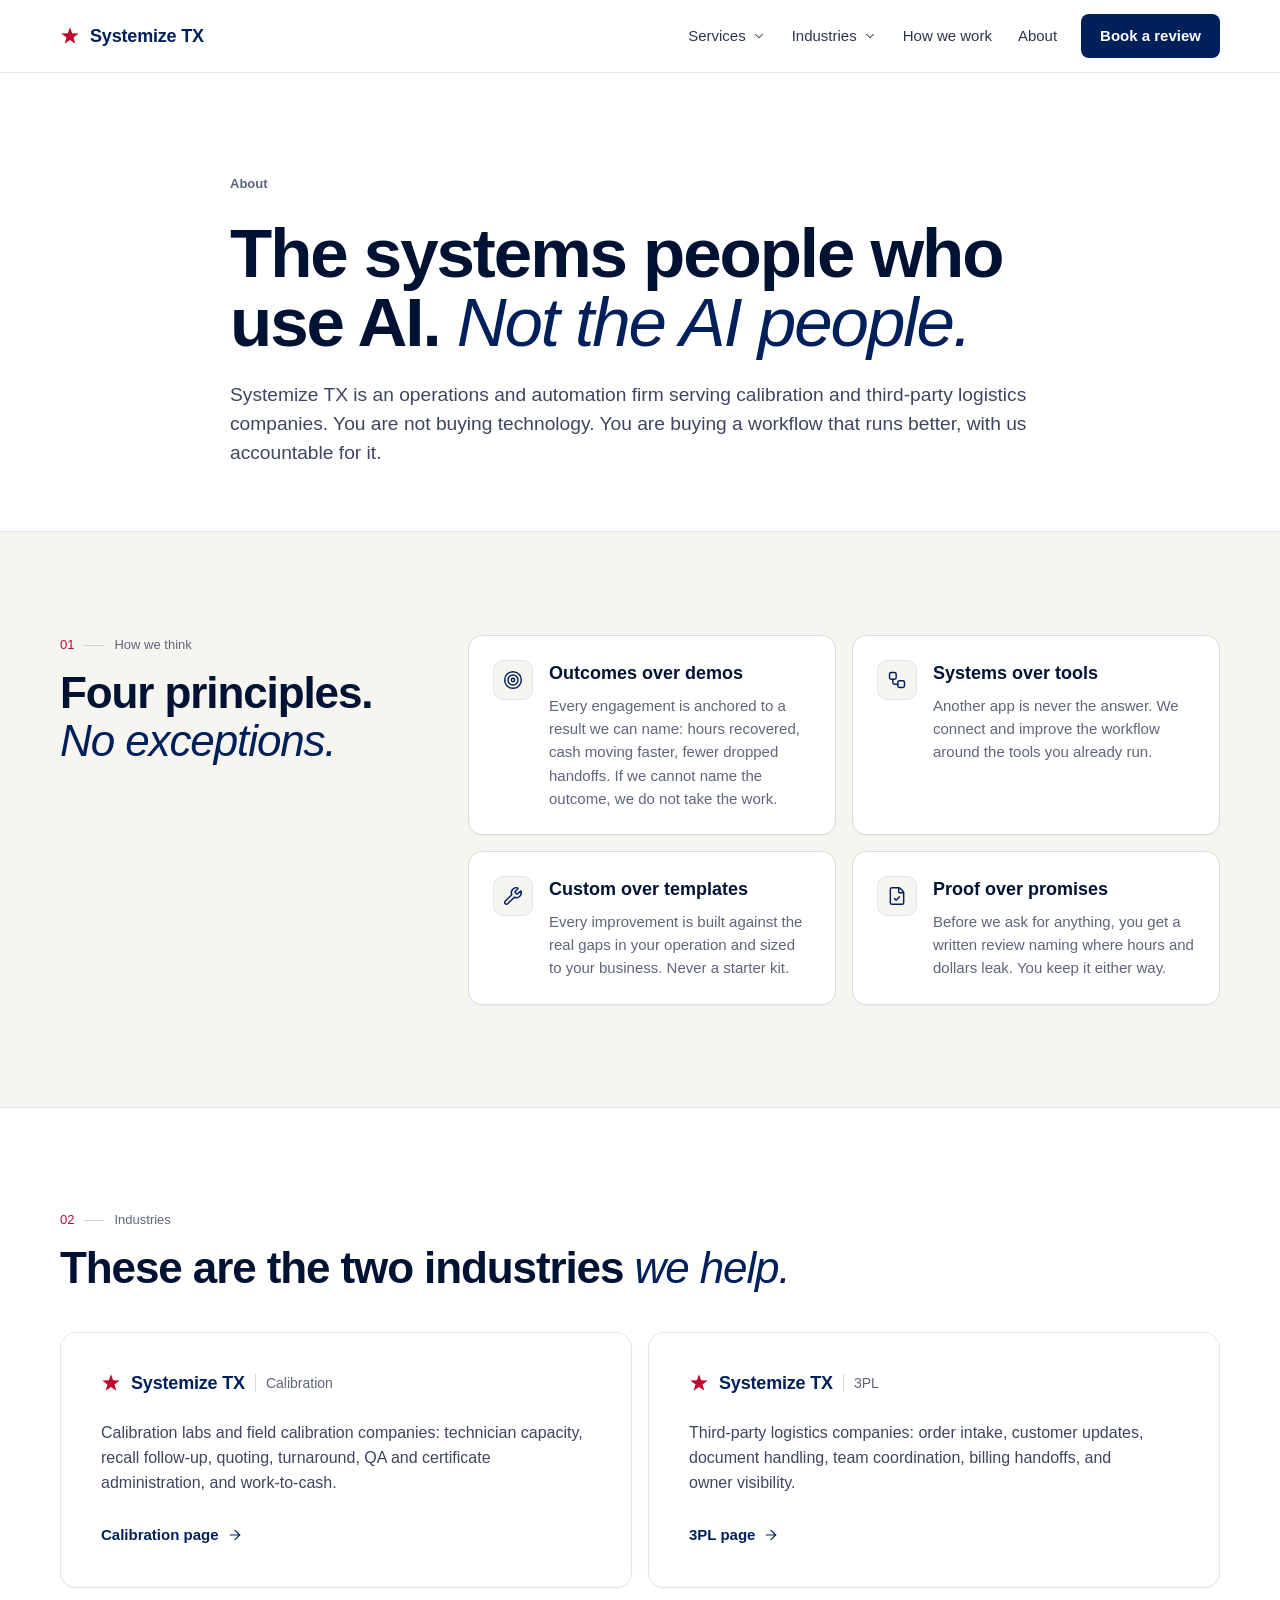
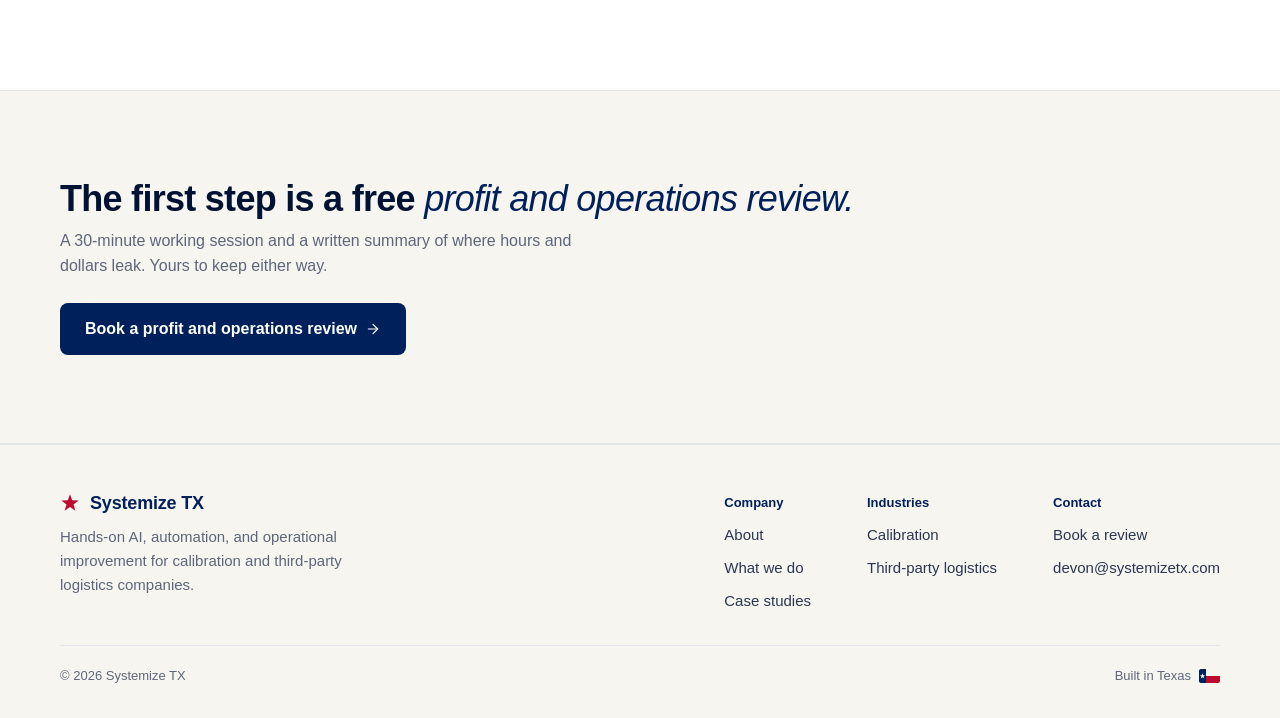
==== about/index.html @ a89d2765 "Rebuild the rebrand against the design handoff specification The first pass was built from the writt" ====
<!DOCTYPE html>
<html lang="en">
<head>
<meta charset="utf-8" />
<meta name="viewport" content="width=device-width, initial-scale=1" />
<title>About | Systemize TX</title>
<meta name="description" content="Systemize TX is an operations and automation firm serving calibration and third-party logistics companies." />
<link rel="canonical" href="https://systemizetx.com/about" />
<meta name="theme-color" content="#00205B" />
<meta property="og:type" content="website" />
<meta property="og:site_name" content="Systemize TX" />
<meta property="og:title" content="About | Systemize TX" />
<meta property="og:description" content="Systemize TX is an operations and automation firm serving calibration and third-party logistics companies." />
<meta property="og:url" content="https://systemizetx.com/about" />
<meta name="twitter:card" content="summary" />
<link rel="icon" type="image/svg+xml" href="data:image/svg+xml,%3Csvg xmlns='http://www.w3.org/2000/svg' viewBox='0 0 100 100'%3E%3Crect width='100' height='100' fill='%2300205B'/%3E%3Cpath d='M50 18l7.8 21.8 23.2.6-18.4 14.2 6.6 22.2L50 63.6 30.8 76.8l6.6-22.2L19 40.4l23.2-.6z' fill='%23BF0A30'/%3E%3C/svg%3E" />
<link rel="apple-touch-icon" href="data:image/svg+xml,%3Csvg xmlns='http://www.w3.org/2000/svg' viewBox='0 0 100 100'%3E%3Crect width='100' height='100' fill='%2300205B'/%3E%3Cpath d='M50 18l7.8 21.8 23.2.6-18.4 14.2 6.6 22.2L50 63.6 30.8 76.8l6.6-22.2L19 40.4l23.2-.6z' fill='%23BF0A30'/%3E%3C/svg%3E" />
<link rel="stylesheet" href="../css/style.css" />
<script>document.documentElement.className += " js";</script>
</head>
<body>
<a class="stx-skip" href="#main">Skip to content</a>
<svg class="stx-sprite" aria-hidden="true" focusable="false" xmlns="http://www.w3.org/2000/svg"><defs><symbol id="i-users" viewBox="0 0 24 24"><path d="M16 21v-2a4 4 0 0 0-4-4H6a4 4 0 0 0-4 4v2" /><path d="M16 3.128a4 4 0 0 1 0 7.744" /><path d="M22 21v-2a4 4 0 0 0-3-3.87" /><circle cx="9" cy="7" r="4" /></symbol><symbol id="i-mail-check" viewBox="0 0 24 24"><path d="M22 13V6a2 2 0 0 0-2-2H4a2 2 0 0 0-2 2v12c0 1.1.9 2 2 2h8" /><path d="m22 7-8.97 5.7a1.94 1.94 0 0 1-2.06 0L2 7" /><path d="m16 19 2 2 4-4" /></symbol><symbol id="i-workflow" viewBox="0 0 24 24"><rect width="8" height="8" x="3" y="3" rx="2" /><path d="M7 11v4a2 2 0 0 0 2 2h4" /><rect width="8" height="8" x="13" y="13" rx="2" /></symbol><symbol id="i-gauge" viewBox="0 0 24 24"><path d="m12 14 4-4" /><path d="M3.34 19a10 10 0 1 1 17.32 0" /></symbol><symbol id="i-wallet" viewBox="0 0 24 24"><path d="M19 7V4a1 1 0 0 0-1-1H5a2 2 0 0 0 0 4h15a1 1 0 0 1 1 1v4h-3a2 2 0 0 0 0 4h3a1 1 0 0 0 1-1v-2a1 1 0 0 0-1-1" /><path d="M3 5v14a2 2 0 0 0 2 2h15a1 1 0 0 0 1-1v-4" /></symbol><symbol id="i-receipt" viewBox="0 0 24 24"><path d="M12 17V7" /><path d="M16 8h-6a2 2 0 0 0 0 4h4a2 2 0 0 1 0 4H8" /><path d="M4 3a1 1 0 0 1 1-1 1.3 1.3 0 0 1 .7.2l.933.6a1.3 1.3 0 0 0 1.4 0l.934-.6a1.3 1.3 0 0 1 1.4 0l.933.6a1.3 1.3 0 0 0 1.4 0l.933-.6a1.3 1.3 0 0 1 1.4 0l.934.6a1.3 1.3 0 0 0 1.4 0l.933-.6A1.3 1.3 0 0 1 19 2a1 1 0 0 1 1 1v18a1 1 0 0 1-1 1 1.3 1.3 0 0 1-.7-.2l-.933-.6a1.3 1.3 0 0 0-1.4 0l-.934.6a1.3 1.3 0 0 1-1.4 0l-.933-.6a1.3 1.3 0 0 0-1.4 0l-.933.6a1.3 1.3 0 0 1-1.4 0l-.934-.6a1.3 1.3 0 0 0-1.4 0l-.933.6a1.3 1.3 0 0 1-.7.2 1 1 0 0 1-1-1z" /></symbol><symbol id="i-timer" viewBox="0 0 24 24"><line x1="10" x2="14" y1="2" y2="2" /><line x1="12" x2="15" y1="14" y2="11" /><circle cx="12" cy="14" r="8" /></symbol><symbol id="i-file-check" viewBox="0 0 24 24"><path d="M6 22a2 2 0 0 1-2-2V4a2 2 0 0 1 2-2h8a2.4 2.4 0 0 1 1.704.706l3.588 3.588A2.4 2.4 0 0 1 20 8v12a2 2 0 0 1-2 2z" /><path d="M14 2v5a1 1 0 0 0 1 1h5" /><path d="m9 15 2 2 4-4" /></symbol><symbol id="i-file-text" viewBox="0 0 24 24"><path d="M6 22a2 2 0 0 1-2-2V4a2 2 0 0 1 2-2h8a2.4 2.4 0 0 1 1.704.706l3.588 3.588A2.4 2.4 0 0 1 20 8v12a2 2 0 0 1-2 2z" /><path d="M14 2v5a1 1 0 0 0 1 1h5" /><path d="M10 9H8" /><path d="M16 13H8" /><path d="M16 17H8" /></symbol><symbol id="i-bell-ring" viewBox="0 0 24 24"><path d="M10.268 21a2 2 0 0 0 3.464 0" /><path d="M22 8c0-2.3-.8-4.3-2-6" /><path d="M3.262 15.326A1 1 0 0 0 4 17h16a1 1 0 0 0 .74-1.673C19.41 13.956 18 12.499 18 8A6 6 0 0 0 6 8c0 4.499-1.411 5.956-2.738 7.326" /><path d="M4 2C2.8 3.7 2 5.7 2 8" /></symbol><symbol id="i-badge-check" viewBox="0 0 24 24"><path d="M3.85 8.62a4 4 0 0 1 4.78-4.77 4 4 0 0 1 6.74 0 4 4 0 0 1 4.78 4.78 4 4 0 0 1 0 6.74 4 4 0 0 1-4.77 4.78 4 4 0 0 1-6.75 0 4 4 0 0 1-4.78-4.77 4 4 0 0 1 0-6.76Z" /><path d="m16 9-5.5 5.5L8 12" /></symbol><symbol id="i-user-check" viewBox="0 0 24 24"><path d="m16 11 2 2 4-4" /><path d="M16 21v-2a4 4 0 0 0-4-4H6a4 4 0 0 0-4 4v2" /><circle cx="9" cy="7" r="4" /></symbol><symbol id="i-ruler" viewBox="0 0 24 24"><path d="M21.3 15.3a2.4 2.4 0 0 1 0 3.4l-2.6 2.6a2.4 2.4 0 0 1-3.4 0L2.7 8.7a2.41 2.41 0 0 1 0-3.4l2.6-2.6a2.41 2.41 0 0 1 3.4 0Z" /><path d="m14.5 12.5 2-2" /><path d="m11.5 9.5 2-2" /><path d="m8.5 6.5 2-2" /><path d="m17.5 15.5 2-2" /></symbol><symbol id="i-plug" viewBox="0 0 24 24"><path d="M12 22v-5" /><path d="M15 8V2" /><path d="M17 8a1 1 0 0 1 1 1v4a4 4 0 0 1-4 4h-4a4 4 0 0 1-4-4V9a1 1 0 0 1 1-1z" /><path d="M9 8V2" /></symbol><symbol id="i-inbox" viewBox="0 0 24 24"><polyline points="22 12 16 12 14 15 10 15 8 12 2 12" /><path d="M5.45 5.11 2 12v6a2 2 0 0 0 2 2h16a2 2 0 0 0 2-2v-6l-3.45-6.89A2 2 0 0 0 16.76 4H7.24a2 2 0 0 0-1.79 1.11z" /></symbol><symbol id="i-messages-square" viewBox="0 0 24 24"><path d="M16 10a2 2 0 0 1-2 2H6.828a2 2 0 0 0-1.414.586l-2.202 2.202A.71.71 0 0 1 2 14.286V4a2 2 0 0 1 2-2h10a2 2 0 0 1 2 2z" /><path d="M20 9a2 2 0 0 1 2 2v10.286a.71.71 0 0 1-1.212.502l-2.202-2.202A2 2 0 0 0 17.172 19H10a2 2 0 0 1-2-2v-1" /></symbol><symbol id="i-truck" viewBox="0 0 24 24"><path d="M14 18V6a2 2 0 0 0-2-2H4a2 2 0 0 0-2 2v11a1 1 0 0 0 1 1h2" /><path d="M15 18H9" /><path d="M19 18h2a1 1 0 0 0 1-1v-3.65a1 1 0 0 0-.22-.624l-3.48-4.35A1 1 0 0 0 17.52 8H14" /><circle cx="17" cy="18" r="2" /><circle cx="7" cy="18" r="2" /></symbol><symbol id="i-trending-up" viewBox="0 0 24 24"><path d="M16 7h6v6" /><path d="m22 7-8.5 8.5-5-5L2 17" /></symbol><symbol id="i-unplug" viewBox="0 0 24 24"><path d="m19 5 3-3" /><path d="m2 22 3-3" /><path d="M6.3 20.3a2.4 2.4 0 0 0 3.4 0L12 18l-6-6-2.3 2.3a2.4 2.4 0 0 0 0 3.4Z" /><path d="M7.5 13.5 10 11" /><path d="M10.5 16.5 13 14" /><path d="m12 6 6 6 2.3-2.3a2.4 2.4 0 0 0 0-3.4l-2.6-2.6a2.4 2.4 0 0 0-3.4 0Z" /></symbol><symbol id="i-brain" viewBox="0 0 24 24"><path d="M12 18V5" /><path d="M15 13a4.17 4.17 0 0 1-3-4 4.17 4.17 0 0 1-3 4" /><path d="M17.598 6.5A3 3 0 1 0 12 5a3 3 0 1 0-5.598 1.5" /><path d="M17.997 5.125a4 4 0 0 1 2.526 5.77" /><path d="M18 18a4 4 0 0 0 2-7.464" /><path d="M19.967 17.483A4 4 0 1 1 12 18a4 4 0 1 1-7.967-.517" /><path d="M6 18a4 4 0 0 1-2-7.464" /><path d="M6.003 5.125a4 4 0 0 0-2.526 5.77" /></symbol><symbol id="i-hourglass" viewBox="0 0 24 24"><path d="M5 22h14" /><path d="M5 2h14" /><path d="M17 22v-4.172a2 2 0 0 0-.586-1.414L12 12l-4.414 4.414A2 2 0 0 0 7 17.828V22" /><path d="M7 2v4.172a2 2 0 0 0 .586 1.414L12 12l4.414-4.414A2 2 0 0 0 17 6.172V2" /></symbol><symbol id="i-target" viewBox="0 0 24 24"><circle cx="12" cy="12" r="10" /><circle cx="12" cy="12" r="6" /><circle cx="12" cy="12" r="2" /></symbol><symbol id="i-wrench" viewBox="0 0 24 24"><path d="M14.7 6.3a1 1 0 0 0 0 1.4l1.6 1.6a1 1 0 0 0 1.4 0l3.106-3.105c.32-.322.863-.22.983.218a6 6 0 0 1-8.259 7.057l-7.91 7.91a1 1 0 0 1-2.999-3l7.91-7.91a6 6 0 0 1 7.057-8.259c.438.12.54.662.219.984z" /></symbol><symbol id="i-arrow-right" viewBox="0 0 24 24"><path d="M5 12h14" /><path d="m12 5 7 7-7 7" /></symbol><symbol id="i-check" viewBox="0 0 24 24"><path d="M20 6 9 17l-5-5" /></symbol><symbol id="i-chevron-down" viewBox="0 0 24 24"><path d="m6 9 6 6 6-6" /></symbol><symbol id="i-x" viewBox="0 0 24 24"><path d="M18 6 6 18" /><path d="m6 6 12 12" /></symbol><symbol id="i-git-commit-horizontal" viewBox="0 0 24 24"><circle cx="12" cy="12" r="3" /><line x1="3" x2="9" y1="12" y2="12" /><line x1="15" x2="21" y1="12" y2="12" /></symbol><symbol id="i-map-pin" viewBox="0 0 24 24"><path d="M20 10c0 4.993-5.539 10.193-7.399 11.799a1 1 0 0 1-1.202 0C9.539 20.193 4 14.993 4 10a8 8 0 0 1 16 0" /><circle cx="12" cy="10" r="3" /></symbol></defs></svg>
<div class="stx-header-spacer" aria-hidden="true"></div>
<header class="stx-header" id="stxHeader">
  <div class="stx-progress" aria-hidden="true"><div class="stx-progress__fill" id="stxProgress"></div></div>
  <div class="stx-bar">
    <a class="stx-logo" href="../" aria-label="Systemize TX, home"><svg class="stx-logo__star" viewBox="0 0 100 100" aria-hidden="true"><path d="M50 6l10.9 30.6 32.5.8-25.8 19.9 9.3 31.1L50 69.9 23.1 88.4l9.3-31.1L6.6 37.4l32.5-.8z" fill="currentColor"/></svg><span class="stx-logo__word">Systemize TX</span></a>
    <nav class="stx-nav-d" aria-label="Primary">
        <div class="stx-drop">
          <button type="button" class="stx-nav-d__trigger stx-drop__trigger" aria-haspopup="true" aria-expanded="false" aria-controls="stx-drop-services">Services <svg class="stx-i stx-i--14" viewBox="0 0 24 24" aria-hidden="true"><use href="#i-chevron-down"></use></svg></button>
          <div class="stx-drop__panel" id="stx-drop-services">
            <div class="stx-drop__card">
              <a href="../#services"><strong>What we improve</strong><span>Capacity, follow-up, coordination, work-to-cash</span></a>
              <a href="../#how"><strong>How we work</strong><span>One workflow first, then expand</span></a>
              <a href="../services/"><strong>What we do</strong><span>The engagement, phase by phase</span></a>
              <a href="../case-studies/"><strong>Case studies</strong><span>Challenge, build, outcome</span></a>
            </div>
          </div>
        </div>
        <div class="stx-drop">
          <button type="button" class="stx-nav-d__trigger stx-drop__trigger" aria-haspopup="true" aria-expanded="false" aria-controls="stx-drop-industries">Industries <svg class="stx-i stx-i--14" viewBox="0 0 24 24" aria-hidden="true"><use href="#i-chevron-down"></use></svg></button>
          <div class="stx-drop__panel" id="stx-drop-industries">
            <div class="stx-drop__card">
              <a href="../industries/calibration/"><strong>Calibration</strong><span>Labs and field calibration companies</span></a>
              <a href="../industries/3pl/"><strong>Third-party logistics</strong><span>3PL operations of any model</span></a>
            </div>
          </div>
        </div>
      <a href="../#how">How we work</a>
      <a href="../#about">About</a>
      <a class="stx-btn stx-btn--primary stx-btn--sm" href="../#book" data-book="general">Book a review</a>
    </nav>
    <button type="button" class="stx-burger" id="stxBurger" aria-label="Open menu" aria-expanded="false" aria-controls="stx-mobile-menu">
      <span></span><span></span><span></span>
    </button>
  </div>
  <nav class="stx-nav-m" id="stx-mobile-menu" aria-label="Primary, mobile">
    <div class="stx-nav-m__inner">
      <span class="stx-nav-m__group">Services</span>
      <a href="../#services">What we improve</a>
      <a href="../#how">How we work</a>
      <a href="../services/">What we do</a>
      <a href="../case-studies/">Case studies</a>
      <span class="stx-nav-m__group">Industries</span>
      <a href="../industries/calibration/">Calibration</a>
      <a href="../industries/3pl/">Third-party logistics</a>
      <span class="stx-nav-m__group">More</span>
      <a href="../#how">How we work</a>
      <a href="../#about">About</a>
      <a class="stx-btn stx-btn--primary stx-btn--block" href="../#book" data-book="general">Book a review</a>
    </div>
  </nav>
</header>
<main id="main">

<section class="stx-pagehero" aria-labelledby="hero-title">
  <div class="stx-wrap stx-pagehero__inner">
    <span class="stx-pagehero__label" data-reveal>About</span>
    <h1 id="hero-title" data-reveal style="--d:0.08s;">The systems people who use AI. <em>Not the AI people.</em></h1>
    <p class="stx-lede" data-reveal style="--d:0.16s;">Systemize TX is an operations and automation firm serving calibration and third-party logistics companies. You are not buying technology. You are buying a workflow that runs better, with us accountable for it.</p>
  </div>
</section>

<section class="stx-sec stx-sec--paper" aria-labelledby="principles-title">
  <div class="stx-wrap stx-split">
    <div class="stx-split__head" data-reveal>
      <span class="stx-eyebrow"><span class="stx-eyebrow__no">01</span><span class="stx-eyebrow__rule" aria-hidden="true"></span>How we think</span>
      <h2 class="stx-h2" id="principles-title">Four principles. <em>No exceptions.</em></h2>
    </div>
    <div class="stx-split__body stx-dl" style="grid-template-columns:repeat(auto-fit,minmax(min(100%,300px),1fr))">
      
      <div data-reveal style="--d:0.00s;">
        <span class="stx-tile"><svg class="stx-i" viewBox="0 0 24 24" aria-hidden="true"><use href="#i-target"></use></svg></span>
        <div>
          <h3 style="font-size:18px;font-weight:600;margin-bottom:6px">Outcomes over demos</h3>
          <p style="font-size:15px;line-height:1.55;color:var(--ink-muted)">Every engagement is anchored to a result we can name: hours recovered, cash moving faster, fewer dropped handoffs. If we cannot name the outcome, we do not take the work.</p>
        </div>
      </div>
      <div data-reveal style="--d:0.11s;">
        <span class="stx-tile"><svg class="stx-i" viewBox="0 0 24 24" aria-hidden="true"><use href="#i-workflow"></use></svg></span>
        <div>
          <h3 style="font-size:18px;font-weight:600;margin-bottom:6px">Systems over tools</h3>
          <p style="font-size:15px;line-height:1.55;color:var(--ink-muted)">Another app is never the answer. We connect and improve the workflow around the tools you already run.</p>
        </div>
      </div>
      <div data-reveal style="--d:0.22s;">
        <span class="stx-tile"><svg class="stx-i" viewBox="0 0 24 24" aria-hidden="true"><use href="#i-wrench"></use></svg></span>
        <div>
          <h3 style="font-size:18px;font-weight:600;margin-bottom:6px">Custom over templates</h3>
          <p style="font-size:15px;line-height:1.55;color:var(--ink-muted)">Every improvement is built against the real gaps in your operation and sized to your business. Never a starter kit.</p>
        </div>
      </div>
      <div data-reveal style="--d:0.33s;">
        <span class="stx-tile"><svg class="stx-i" viewBox="0 0 24 24" aria-hidden="true"><use href="#i-file-check"></use></svg></span>
        <div>
          <h3 style="font-size:18px;font-weight:600;margin-bottom:6px">Proof over promises</h3>
          <p style="font-size:15px;line-height:1.55;color:var(--ink-muted)">Before we ask for anything, you get a written review naming where hours and dollars leak. You keep it either way.</p>
        </div>
      </div>
    </div>
  </div>
</section>

<section class="stx-sec" aria-labelledby="industries-title">
  <div class="stx-wrap">
    <div class="stx-headrow" data-reveal>
      <div class="stx-headrow__main">
        <span class="stx-eyebrow"><span class="stx-eyebrow__no">02</span><span class="stx-eyebrow__rule" aria-hidden="true"></span>Industries</span>
        <h2 class="stx-h2" id="industries-title">These are the two industries <em>we help.</em></h2>
      </div>
    </div>
    <div class="stx-inds">
      
      <a class="stx-ind" href="../industries/calibration/" data-reveal style="--d:0.00s;">
        <span class="stx-logo"><svg class="stx-logo__star" viewBox="0 0 100 100" aria-hidden="true"><path d="M50 6l10.9 30.6 32.5.8-25.8 19.9 9.3 31.1L50 69.9 23.1 88.4l9.3-31.1L6.6 37.4l32.5-.8z" fill="currentColor"/></svg><span class="stx-logo__word">Systemize TX</span><span class="stx-logo__rule" aria-hidden="true"></span><span class="stx-logo__label">Calibration</span></span>
        <p>Calibration labs and field calibration companies: technician capacity, recall follow-up, quoting, turnaround, QA and certificate administration, and work-to-cash.</p>
        <span class="stx-arrowlink">Calibration page <svg class="stx-i stx-i--16" viewBox="0 0 24 24" aria-hidden="true"><use href="#i-arrow-right"></use></svg></span>
      </a>
      <a class="stx-ind" href="../industries/3pl/" data-reveal style="--d:0.12s;">
        <span class="stx-logo"><svg class="stx-logo__star" viewBox="0 0 100 100" aria-hidden="true"><path d="M50 6l10.9 30.6 32.5.8-25.8 19.9 9.3 31.1L50 69.9 23.1 88.4l9.3-31.1L6.6 37.4l32.5-.8z" fill="currentColor"/></svg><span class="stx-logo__word">Systemize TX</span><span class="stx-logo__rule" aria-hidden="true"></span><span class="stx-logo__label">3PL</span></span>
        <p>Third-party logistics companies: order intake, customer updates, document handling, team coordination, billing handoffs, and owner visibility.</p>
        <span class="stx-arrowlink">3PL page <svg class="stx-i stx-i--16" viewBox="0 0 24 24" aria-hidden="true"><use href="#i-arrow-right"></use></svg></span>
      </a>
    </div>
  </div>
</section>


<section class="stx-sec stx-sec--cta stx-sec--paper" aria-labelledby="cta-title">
  <div class="stx-wrap stx-ctaband" data-reveal>
    <div>
      <h2 class="stx-h2" id="cta-title" style="font-size:var(--fs-cta-h2)">The first step is a free <em>profit and operations review.</em></h2>
      <p>A 30-minute working session and a written summary of where hours and dollars leak. Yours to keep either way.</p>
    </div>
    <a class="stx-btn stx-btn--primary" href="../#book" data-book="general">Book a profit and operations review <svg class="stx-i stx-i--16" viewBox="0 0 24 24" aria-hidden="true"><use href="#i-arrow-right"></use></svg></a>
  </div>
</section>
</main>

<footer class="stx-footer">
  <div class="stx-footer__inner">
    <div class="stx-footer__top">
      <div class="stx-footer__brand">
        <a class="stx-logo" href="../" aria-label="Systemize TX, home"><svg class="stx-logo__star" viewBox="0 0 100 100" aria-hidden="true"><path d="M50 6l10.9 30.6 32.5.8-25.8 19.9 9.3 31.1L50 69.9 23.1 88.4l9.3-31.1L6.6 37.4l32.5-.8z" fill="currentColor"/></svg><span class="stx-logo__word">Systemize TX</span></a>
        <p>Hands-on AI, automation, and operational improvement for calibration and third-party logistics companies.</p>
      </div>
      <div class="stx-footer__navs">
        <nav aria-label="Company">
          <span>Company</span>
          <a href="../about/">About</a>
          <a href="../services/">What we do</a>
          <a href="../case-studies/">Case studies</a>
        </nav>
        <nav aria-label="Industries">
          <span>Industries</span>
          <a href="../industries/calibration/">Calibration</a>
          <a href="../industries/3pl/">Third-party logistics</a>
        </nav>
        <nav aria-label="Contact">
          <span>Contact</span>
          <a href="../#book" data-book="general">Book a review</a>
          <a href="mailto:devon@systemizetx.com">devon@systemizetx.com</a>
        </nav>
      </div>
    </div>
    <div class="stx-footer__base">
      <span>&copy; 2026 Systemize TX</span>
      <span class="stx-footer__tx">Built in Texas <svg aria-hidden="true" viewBox="0 0 30 20" width="21" height="14"><rect width="30" height="20" fill="#F7F5F0"/><rect width="10" height="20" fill="#00205B"/><rect x="10" y="10" width="20" height="10" fill="#BF0A30"/><path d="M5 6.2l1 2.75 2.9.08-2.3 1.78.83 2.79L5 11.94l-2.43 1.66.83-2.79-2.3-1.78 2.9-.08z" fill="#F7F5F0"/></svg></span>
    </div>
  </div>
</footer>
<div class="stx-dialog" id="stxBookDialog" hidden>
  <div class="stx-dialog__panel" role="dialog" aria-modal="true" aria-labelledby="stx-book-title">
    <div class="stx-dialog__head">
      <span>Profit and operations review</span>
      <button type="button" class="stx-dialog__close" data-dialog-close aria-label="Close"><svg class="stx-i stx-i--18" viewBox="0 0 24 24" aria-hidden="true"><use href="#i-x"></use></svg></button>
    </div>

    <div class="stx-dialog__body" id="stxBookPick">
      <div>
        <h2 id="stx-book-title">Which industry are you booking for?</h2>
        <p class="stx-dialog__sub">This routes you to the right calendar so the review is with the person who knows your operation.</p>
      </div>
      <div class="stx-dialog__opts">
        <a class="stx-opt" href="../industries/calibration/#book" data-dialog-route>
          <span><strong>Calibration</strong><span>Labs and field calibration companies.</span></span>
          <svg class="stx-i stx-i--18" viewBox="0 0 24 24" aria-hidden="true"><use href="#i-arrow-right"></use></svg>
        </a>
        <a class="stx-opt" href="../industries/3pl/#book" data-dialog-route>
          <span><strong>Third-party logistics</strong><span>3PL operations of any model.</span></span>
          <svg class="stx-i stx-i--18" viewBox="0 0 24 24" aria-hidden="true"><use href="#i-arrow-right"></use></svg>
        </a>
        <button type="button" class="stx-opt" data-dialog-step="form">
          <span><strong>Something else</strong><span>Tell us what you run and we will come back to you.</span></span>
          <svg class="stx-i stx-i--18" viewBox="0 0 24 24" aria-hidden="true"><use href="#i-arrow-right"></use></svg>
        </button>
      </div>
    </div>

    <form class="stx-dialog__body" id="stxBookForm" hidden novalidate>
      <div>
        <h2>Tell us what you run.</h2>
        <p class="stx-dialog__sub">We will read it and reply with the right next step, usually the same day.</p>
      </div>
      <div class="stx-fields">
        <label>Name<input type="text" name="name" required autocomplete="name" /></label>
        <label>Email<input type="email" name="email" required autocomplete="email" /></label>
        <label>Company<input type="text" name="company" autocomplete="organization" /></label>
        <label>What does your business do, and where is the bottleneck?<textarea name="detail" rows="4" required></textarea></label>
      </div>
      <div class="stx-dialog__actions">
        <button type="button" class="stx-btn stx-btn--secondary stx-btn--sm" data-dialog-step="pick">Back</button>
        <button type="submit" class="stx-btn stx-btn--primary stx-btn--sm">Send to devon <svg class="stx-i stx-i--16" viewBox="0 0 24 24" aria-hidden="true"><use href="#i-arrow-right"></use></svg></button>
      </div>
      <p class="stx-dialog__fine">This opens your email app with the message ready to send.</p>
    </form>
  </div>
</div>
<script src="../js/main.js"></script>
</body>
</html>
---- css/style.css ----
/* ==========================================================================
   SYSTEMIZE TX
   Values in this file come from the rebrand design specification.
   Do not change a color, size, radius or shadow here without changing it there.
   See BRAND.md.
   ========================================================================== */

/* --------------------------------------------------------------------------
   1. FONTS
   SF Pro is the intended face, used only when it is already installed on the
   reader's machine. No font files are downloaded, embedded or redistributed.
   If licensed webfont assets are ever placed in assets/fonts/, add real
   url() sources below, keeping the local() sources first.
   -------------------------------------------------------------------------- */
@font-face{font-family:"SF Pro";font-weight:400;font-style:normal;font-display:swap;src:local("SF Pro Text"),local("SF Pro Text Regular"),local("SFProText-Regular"),local("SF Pro Display"),local("SFProDisplay-Regular"),local("SF Pro"),local(".SFNS-Regular")}
@font-face{font-family:"SF Pro";font-weight:500;font-style:normal;font-display:swap;src:local("SF Pro Text Medium"),local("SFProText-Medium"),local("SF Pro Display Medium"),local("SFProDisplay-Medium"),local(".SFNS-Medium")}
@font-face{font-family:"SF Pro";font-weight:600;font-style:normal;font-display:swap;src:local("SF Pro Display Semibold"),local("SFProDisplay-Semibold"),local("SF Pro Text Semibold"),local("SFProText-Semibold"),local(".SFNS-Semibold")}
@font-face{font-family:"SF Pro";font-weight:700;font-style:normal;font-display:swap;src:local("SF Pro Display Bold"),local("SFProDisplay-Bold"),local("SF Pro Text Bold"),local("SFProText-Bold"),local(".SFNS-Bold")}
@font-face{font-family:"SF Pro";font-weight:500;font-style:italic;font-display:swap;src:local("SF Pro Display Medium Italic"),local("SFProDisplay-MediumItalic"),local("SF Pro Text Medium Italic"),local("SFProText-MediumItalic"),local(".SFNS-MediumItalic")}

/* --------------------------------------------------------------------------
   2. TOKENS
   -------------------------------------------------------------------------- */
:root {
  /* Brand */
  --navy:        #00205B;
  --navy-deep:   #001233;
  --red:         #BF0A30;
  --white:       #FFFFFF;
  --paper:       #F7F5F0;

  /* Ink */
  --ink-body:    #3D4660;   /* body copy, 9.0:1 on white */
  --ink-muted:   #5D667A;   /* secondary text, 5.6:1 on white */
  --ink-default: #2B3650;   /* nav links, base body color */

  /* Lines and surfaces */
  --line:        #E3E6EC;   /* 1px borders and dividers */
  --line-paper:  #D9DCE3;   /* dividers on paper */
  --line-control:#CBD1DC;   /* secondary buttons and inputs */
  --chip:        #F3F4F7;   /* nav hover background */
  --logo-divider:#D5D9E2;
  --dot-grid:    #D9DCE3;
  --ring-guide:  #EAECF1;

  /* Type */
  --font-sans: "SF Pro", -apple-system, BlinkMacSystemFont, "SF Pro Display",
               "SF Pro Text", "Segoe UI", sans-serif;

  --fs-hero-h1:  clamp(44px, 6.2vw, 84px);
  --fs-page-h1:  clamp(40px, 5.4vw, 72px);
  --fs-h2:       clamp(30px, 3.6vw, 44px);
  --fs-cta-h2:   clamp(26px, 3vw, 36px);
  --fs-case-h2:  clamp(22px, 2.4vw, 30px);
  --fs-ind-title:clamp(24px, 2.6vw, 32px);
  --fs-row-title:clamp(20px, 2vw, 24px);
  --fs-statement:clamp(20px, 1.9vw, 26px);
  --fs-lede:     clamp(17px, 1.5vw, 21px);

  /* Layout */
  --content: min(1160px, 100% - clamp(20px, 5vw, 48px) * 2);
  --section-pad: clamp(64px, 8vw, 112px);
  --cta-pad: clamp(56px, 7vw, 88px);
  --header-h: 72px;

  /* Radius */
  --r-sm: 6px;
  --r-btn: 8px;
  --r-tile: 10px;
  --r-opt: 12px;
  --r-card: 14px;
  --r-lg: 16px;
  --r-pill: 999px;

  /* Shadow */
  --sh-rest:      0 1px 2px rgba(0,18,51,.04);
  --sh-elevated:  0 1px 2px rgba(0,18,51,.04), 0 24px 48px -32px rgba(0,18,51,.25);
  --sh-card-hover:0 20px 40px -28px rgba(0,18,51,.35);
  --sh-large-hover:0 28px 56px -32px rgba(0,18,51,.4);
  --sh-btn-hover: 0 10px 24px -12px rgba(0,18,51,.5);
  --sh-dialog:    0 40px 80px -40px rgba(0,18,51,.6);
  --sh-header:    0 1px 0 #E3E6EC;
  --sh-header-on: 0 1px 0 #E3E6EC, 0 8px 24px -16px rgba(0,18,51,.18);
  --sh-dropdown:  0 24px 48px -24px rgba(0,18,51,.35);

  --ease-reveal: cubic-bezier(.16, 1, .3, 1);
}

/* --------------------------------------------------------------------------
   3. RESET AND BASE
   -------------------------------------------------------------------------- */
*, *::before, *::after { box-sizing: border-box; }
* { margin: 0; padding: 0; }

html {
  scroll-behavior: smooth;
  -webkit-text-size-adjust: 100%;
}
/* Clear the 72px fixed header on in-page navigation. */
section[id], div[id] { scroll-margin-top: 96px; }

body {
  font-family: var(--font-sans);
  font-size: 16px;
  line-height: 1.55;
  color: var(--ink-default);
  background: var(--white);
  -webkit-font-smoothing: antialiased;
  text-rendering: optimizeLegibility;
  overflow-x: hidden;
}

img, svg, video { display: block; max-width: 100%; }
ul, ol { list-style: none; }
a { color: var(--navy); text-decoration: none; }
a:hover { color: var(--navy-deep); }
button { font: inherit; color: inherit; background: none; border: 0; cursor: pointer; }
h1, h2, h3, p, dl, dt, dd { text-wrap: pretty; }
h1, h2, h3 { color: var(--navy-deep); }

/* The signature typographic move: every H1 and H2 ends with an italic phrase. */
h1 em, h2 em {
  font-style: italic;
  font-weight: 500;
  color: var(--navy);
}

::selection { background: var(--navy); color: var(--white); }

/* Focus: a 2px surface ring inside a 2px navy ring, on every control. */
:focus-visible {
  outline: none;
  box-shadow: 0 0 0 2px var(--white), 0 0 0 4px var(--navy);
  border-radius: var(--r-sm);
}
.stx-paper :focus-visible,
.stx-sec--paper :focus-visible { box-shadow: 0 0 0 2px var(--paper), 0 0 0 4px var(--navy); }

.stx-skip {
  position: absolute; left: 16px; top: -100px; z-index: 300;
  padding: 10px 16px; background: var(--navy); color: var(--white);
  border-radius: var(--r-btn); font-size: 15px; font-weight: 600;
}
.stx-skip:focus { top: 12px; color: var(--white); }

.stx-vh {
  position: absolute !important; width: 1px; height: 1px;
  margin: -1px; padding: 0; overflow: hidden;
  clip: rect(0 0 0 0); clip-path: inset(50%); white-space: nowrap; border: 0;
}
.stx-sprite { position: absolute; width: 0; height: 0; overflow: hidden; }

.stx-i { width: 20px; height: 20px; flex: none; fill: none; stroke: currentColor; stroke-width: 1.75; stroke-linecap: round; stroke-linejoin: round; }
.stx-i--14 { width: 14px; height: 14px; }
.stx-i--16 { width: 16px; height: 16px; }
.stx-i--18 { width: 18px; height: 18px; }
.stx-i--22 { width: 22px; height: 22px; }

/* --------------------------------------------------------------------------
   4. LAYOUT
   -------------------------------------------------------------------------- */
.stx-wrap { width: var(--content); margin-inline: auto; }

.stx-sec { padding-block: var(--section-pad); }
.stx-sec--paper {
  background: var(--paper);
  border-top: 1px solid var(--line);
  border-bottom: 1px solid var(--line);
}
.stx-sec--cta { padding-block: var(--cta-pad); }

/* Heading column + content column, used by most sections. */
.stx-split {
  display: flex;
  flex-wrap: wrap;
  gap: 36px clamp(40px, 6vw, 96px);
}
.stx-split__head { flex: 1 1 240px; max-width: 340px; display: grid; gap: 14px; align-content: start; }
.stx-split__body { flex: 3 1 480px; min-width: 0; }

/* Heading left, description right, baselines aligned. */
.stx-headrow {
  display: flex;
  flex-wrap: wrap;
  justify-content: space-between;
  align-items: flex-end;
  gap: 24px clamp(40px, 6vw, 80px);
  margin-bottom: 40px;
}
.stx-headrow__main { display: grid; gap: 14px; }
.stx-headrow__desc { font-size: 16px; line-height: 1.55; color: var(--ink-muted); max-width: 400px; }

.stx-eyebrow {
  display: inline-flex;
  align-items: center;
  gap: 10px;
  font-size: 13px;
  font-weight: 500;
  color: var(--ink-muted);
}
.stx-eyebrow__no { color: var(--red); }
.stx-eyebrow__rule { width: 20px; height: 1px; background: #CBD1DC; }

.stx-h2 { font-size: var(--fs-h2); font-weight: 700; line-height: 1.08; letter-spacing: -0.025em; }
.stx-intro { font-size: 16px; line-height: 1.55; color: var(--ink-muted); }
.stx-lede { font-size: var(--fs-lede); line-height: 1.5; color: var(--ink-body); }

/* --------------------------------------------------------------------------
   5. LOGO
   -------------------------------------------------------------------------- */
.stx-logo { display: inline-flex; align-items: center; gap: 10px; color: var(--navy); }
.stx-logo:hover { color: var(--navy); }
.stx-logo__star { flex: none; color: var(--red); fill: currentColor; width: 20px; height: 20px; }
.stx-logo__word { font-size: 18px; font-weight: 600; letter-spacing: -0.01em; color: var(--navy); line-height: 1; }
.stx-logo__rule { width: 1px; height: 18px; background: var(--logo-divider); flex: none; }
.stx-logo__label { font-size: 14px; font-weight: 500; letter-spacing: 0; color: var(--ink-muted); line-height: 1; }

.stx-logo--sm .stx-logo__star { width: 16px; height: 16px; }
.stx-logo--sm .stx-logo__word { font-size: 15px; }
.stx-logo--sm .stx-logo__label { font-size: 12px; }

.stx-logo--lg .stx-logo__star { width: 26px; height: 26px; }
.stx-logo--lg .stx-logo__word { font-size: 24px; }
.stx-logo--lg .stx-logo__label { font-size: 17px; }

/* --------------------------------------------------------------------------
   6. BUTTONS
   -------------------------------------------------------------------------- */
.stx-btn {
  display: inline-flex; align-items: center; justify-content: center; gap: 8px;
  min-height: 52px; padding: 0 24px;
  border: 1px solid transparent; border-radius: var(--r-btn);
  font-size: 16px; font-weight: 600; text-align: center;
  transition: background .2s, border-color .2s, transform .2s, box-shadow .2s, color .2s;
}
.stx-btn--primary { background: var(--navy); color: var(--white); }
.stx-btn--primary:hover { background: var(--navy-deep); color: var(--white); transform: translateY(-1px); box-shadow: var(--sh-btn-hover); }
.stx-btn--secondary { background: var(--white); border-color: var(--line-control); color: var(--navy); }
.stx-btn--secondary:hover { background: var(--paper); border-color: var(--navy); color: var(--navy); transform: translateY(-1px); }
.stx-btn--sm { min-height: 44px; padding: 0 18px; font-size: 15px; }
.stx-btn--block { width: 100%; }

.stx-arrowlink {
  display: inline-flex; align-items: center; gap: 8px;
  font-size: 15px; font-weight: 600; color: var(--navy);
}
.stx-arrowlink svg { transition: transform .25s; }

/* --------------------------------------------------------------------------
   7. CARDS AND TILES
   -------------------------------------------------------------------------- */
.stx-tile {
  width: 40px; height: 40px; flex: none;
  border-radius: var(--r-tile); border: 1px solid var(--line);
  background: var(--paper);
  display: grid; place-items: center;
  color: var(--navy);
}

.stx-card {
  background: var(--white);
  border: 1px solid var(--line);
  border-radius: var(--r-card);
  padding: 24px;
  box-shadow: var(--sh-rest);
  transition: transform .3s, box-shadow .3s, border-color .3s;
}
.stx-card--hover:hover {
  transform: translateY(-3px);
  box-shadow: var(--sh-card-hover);
  border-color: var(--line-control);
}

/* Definition-list card grid, used by "what we improve" and "what we cover". */
.stx-dl { display: grid; grid-template-columns: repeat(auto-fit, minmax(min(100%, 260px), 1fr)); gap: 16px; }
.stx-dl > div {
  display: grid; grid-template-columns: 40px minmax(0, 1fr); gap: 16px; align-items: start;
  background: var(--white); border: 1px solid var(--line); border-radius: var(--r-card);
  padding: 24px; box-shadow: var(--sh-rest);
  transition: transform .3s, box-shadow .3s, border-color .3s;
}
.stx-sec--paper .stx-dl > div { border-color: var(--line-paper); }
.stx-dl > div:hover { transform: translateY(-3px); box-shadow: var(--sh-card-hover); border-color: var(--line-control); }
.stx-dl dt { font-size: 18px; font-weight: 600; color: var(--navy-deep); margin-bottom: 6px; }
.stx-dl dd { font-size: 15px; line-height: 1.55; color: var(--ink-muted); }
/* Odd child count in a two-column grid: the last one spans the row. */
.stx-span-full { grid-column: 1 / -1; }

/* Numbered problem rows and icon boundary rows. */
.stx-rows { border-top: 1px solid var(--line-paper); }
.stx-row {
  display: grid; grid-template-columns: 56px minmax(0, 1fr); gap: 16px;
  padding: 26px 0; border-bottom: 1px solid var(--line-paper);
  transition: padding-left .3s;
}
.stx-row:hover { padding-left: 8px; }
.stx-row__no { font-size: 15px; font-weight: 500; color: var(--red); }
.stx-row__icon { color: var(--navy); }
.stx-row h3 { font-size: var(--fs-row-title); font-weight: 600; line-height: 1.3; letter-spacing: -0.015em; margin-bottom: 8px; }
.stx-row p { font-size: 16px; line-height: 1.55; color: var(--ink-body); max-width: 620px; }

/* --------------------------------------------------------------------------
   8. HEADER
   -------------------------------------------------------------------------- */
.stx-header-spacer { height: var(--header-h); }

.stx-header {
  position: fixed; top: 0; left: 0; right: 0; z-index: 50;
  background: rgba(255, 255, 255, 0.94);
  backdrop-filter: blur(10px);
  -webkit-backdrop-filter: blur(10px);
  box-shadow: var(--sh-header);
  transition: box-shadow .3s;
}
.stx-header.is-scrolled { box-shadow: var(--sh-header-on); }

.stx-progress {
  position: absolute; top: 0; left: 0; right: 0; height: 4px;
  pointer-events: none; overflow: hidden;
}
.stx-progress__fill {
  height: 100%; background: var(--red);
  transform: scaleX(0); transform-origin: 0 50%;
  will-change: transform;
}

.stx-bar {
  width: var(--content); margin-inline: auto;
  height: var(--header-h);
  display: flex; align-items: center; justify-content: space-between; gap: 24px;
}

.stx-nav-d { display: flex; align-items: center; gap: 2px; flex: none; }
.stx-nav-d > a:not(.stx-btn),
.stx-nav-d__trigger {
  display: inline-flex; align-items: center; gap: 6px;
  padding: 8px 12px; border-radius: var(--r-btn);
  font-size: 15px; font-weight: 500; color: var(--ink-default);
  white-space: nowrap;
  transition: color .2s, background .2s;
}
.stx-nav-d > a:not(.stx-btn):hover,
.stx-nav-d__trigger:hover { color: var(--navy); background: var(--chip); }
.stx-nav-d .stx-btn { margin-left: 10px; white-space: nowrap; }

.stx-drop { position: relative; }
.stx-drop__trigger svg { transition: transform .25s; }
.stx-drop.is-open .stx-drop__trigger { color: var(--navy); background: var(--chip); }
.stx-drop.is-open .stx-drop__trigger svg { transform: rotate(180deg); }
/* The panel's hit area starts flush at the trigger's bottom edge; the visible
   card is inset with padding-top. A visual gap here makes the menu close as
   the pointer crosses it. */
.stx-drop__panel {
  display: none;
  position: absolute; top: 100%; left: 0; z-index: 60;
  padding-top: 8px; min-width: 264px;
}
.stx-drop.is-open .stx-drop__panel { display: block; }
.stx-drop__card {
  background: var(--white); border: 1px solid var(--line);
  border-radius: var(--r-opt); box-shadow: var(--sh-dropdown); padding: 8px;
  display: grid; gap: 2px;
}
.stx-drop__card a { display: grid; gap: 2px; padding: 10px 12px; border-radius: var(--r-btn); transition: background .2s; }
.stx-drop__card a:hover { background: var(--paper); }
.stx-drop__card strong { font-size: 15px; font-weight: 600; color: var(--navy-deep); }
.stx-drop__card span { font-size: 13px; line-height: 1.45; color: var(--ink-muted); }

.stx-burger {
  display: none;
  width: 44px; height: 44px; flex: none;
  border: 1px solid var(--line); border-radius: var(--r-btn);
  place-items: center;
}
.stx-burger span { display: block; width: 18px; height: 2px; background: var(--navy); border-radius: 2px; }
.stx-burger span + span { margin-top: 4px; }

.stx-nav-m {
  display: none;
  border-top: 1px solid var(--line); background: var(--white);
  max-height: calc(100vh - var(--header-h)); overflow: auto;
}
.stx-nav-m__inner { width: var(--content); margin-inline: auto; padding: 16px 0 24px; display: grid; gap: 2px; }
.stx-nav-m__group { font-size: 12px; font-weight: 600; color: var(--ink-muted); padding: 16px 4px 4px; }
.stx-nav-m a:not(.stx-btn) {
  display: flex; align-items: center; min-height: 48px; padding: 0 4px;
  font-size: 17px; font-weight: 500; color: var(--ink-default);
  border-bottom: 1px solid var(--line);
}
.stx-nav-m a:not(.stx-btn):hover { color: var(--navy); }
.stx-nav-m .stx-btn { margin-top: 20px; }

@media (max-width: 900px) {
  .stx-nav-d { display: none; }
  .stx-burger { display: grid; }
  .stx-header.is-menu-open .stx-nav-m { display: block; }
}

/* --------------------------------------------------------------------------
   9. HERO
   -------------------------------------------------------------------------- */
.stx-hero { position: relative; overflow: hidden; padding: clamp(56px, 8vw, 112px) 0 clamp(56px, 7vw, 96px); }
.stx-hero__dots {
  position: absolute; inset: 0; pointer-events: none; opacity: .7;
  background-image: radial-gradient(var(--dot-grid) 1px, transparent 1px);
  background-size: 28px 28px;
  -webkit-mask-image: radial-gradient(70% 90% at 85% 40%, #000 20%, transparent 75%);
  mask-image: radial-gradient(70% 90% at 85% 40%, #000 20%, transparent 75%);
}
.stx-hero__grid {
  position: relative;
  display: grid; grid-template-columns: repeat(auto-fit, minmax(min(100%, 440px), 1fr));
  gap: clamp(40px, 6vw, 80px); align-items: center;
}
.stx-hero__copy { display: grid; gap: 28px; min-width: 0; }
.stx-hero__eyebrow { display: inline-flex; align-items: center; gap: 10px; font-size: 14px; font-weight: 500; color: var(--ink-muted); }
.stx-hero__eyebrow svg { width: 11px; height: 11px; flex: none; color: var(--red); fill: currentColor; }
.stx-hero__h1 { font-size: var(--fs-hero-h1); font-weight: 700; line-height: .98; letter-spacing: -0.03em; }
.stx-hero__lede { font-size: var(--fs-lede); line-height: 1.5; color: var(--ink-body); max-width: 560px; }
.stx-hero__actions { display: flex; flex-wrap: wrap; gap: 12px; }
.stx-hero__meta {
  display: flex; flex-wrap: wrap; gap: 10px 28px;
  padding-top: 20px; border-top: 1px solid var(--line);
  font-size: 14px; color: var(--ink-muted);
}
.stx-hero__meta li { display: inline-flex; align-items: center; gap: 8px; }
.stx-hero__meta svg { color: var(--ink-muted); }

.stx-breadcrumb { display: flex; align-items: center; gap: 8px; font-size: 14px; color: var(--ink-muted); }
.stx-breadcrumb a { color: var(--ink-muted); }
.stx-breadcrumb a:hover { color: var(--navy); text-decoration: underline; }
.stx-breadcrumb strong { font-weight: 600; color: var(--navy); }

/* Conceptual card set. Deliberately not a product screenshot: no numbers, no charts. */
.stx-herocards { display: grid; grid-template-columns: repeat(2, minmax(0, 1fr)); gap: 16px; min-width: 0; padding: 8px 0; }
.stx-herocard {
  background: var(--white); border: 1px solid var(--line); border-radius: var(--r-lg);
  padding: 24px 22px; display: grid; gap: 20px; align-content: start;
  box-shadow: var(--sh-rest), 0 24px 48px -32px rgba(0,18,51,.28);
  transition: transform .35s, box-shadow .35s, border-color .35s;
}
.stx-herocard--offset { transform: translateY(28px); }
.stx-herocard:hover { transform: translateY(-4px); box-shadow: 0 28px 56px -30px rgba(0,18,51,.4); border-color: var(--line-control); }
.stx-herocard--offset:hover { transform: translateY(24px); }
.stx-herocard__top { display: flex; justify-content: space-between; align-items: center; gap: 12px; }
.stx-herocard__no { font-size: 13px; font-weight: 500; color: var(--ink-muted); }
.stx-herocard strong { font-size: 17px; font-weight: 600; color: var(--navy-deep); letter-spacing: -0.01em; }
.stx-herocard span.stx-herocard__body { font-size: 15px; line-height: 1.5; color: var(--ink-muted); }
.stx-herocard__text { display: grid; gap: 6px; }

@media (max-width: 460px) {
  .stx-herocards { grid-template-columns: 1fr; }
  .stx-herocard--offset { transform: none; }
  .stx-herocard--offset:hover { transform: translateY(-4px); }
}

/* Narrow single-column hero, for About, Services and Case studies. */
.stx-pagehero { padding: clamp(56px, 8vw, 112px) 0 clamp(40px, 5vw, 64px); }
.stx-pagehero__inner { max-width: 820px; display: grid; gap: 24px; }
.stx-pagehero__label { font-size: 13px; font-weight: 600; color: var(--ink-muted); }
.stx-pagehero h1 { font-size: var(--fs-page-h1); font-weight: 700; line-height: 1; letter-spacing: -0.03em; }
.stx-note {
  font-size: 14px; line-height: 1.6; color: var(--ink-muted);
  border-left: 2px solid var(--red); padding-left: 14px;
}

/* --------------------------------------------------------------------------
   10. INDUSTRY CARDS
   -------------------------------------------------------------------------- */
.stx-inds { display: grid; grid-template-columns: repeat(auto-fit, minmax(min(100%, 340px), 1fr)); gap: 16px; }
.stx-ind {
  display: grid; gap: 28px; align-content: start;
  padding: clamp(28px, 3.4vw, 40px);
  background: var(--white); border: 1px solid var(--line); border-radius: var(--r-lg);
  box-shadow: var(--sh-rest);
  transition: transform .3s, box-shadow .3s, border-color .3s;
}
.stx-ind:hover { transform: translateY(-4px); box-shadow: var(--sh-large-hover); border-color: var(--navy); }
.stx-ind:focus-visible { box-shadow: inset 0 0 0 3px var(--navy); }
.stx-ind h3 { font-size: var(--fs-ind-title); font-weight: 700; line-height: 1.1; letter-spacing: -0.02em; margin-bottom: 10px; }
.stx-ind p { font-size: 16px; line-height: 1.55; color: var(--ink-body); }
.stx-ind__tags {
  display: grid; grid-template-columns: repeat(auto-fit, minmax(min(100%, 140px), 1fr));
  gap: 10px 24px; padding-top: 20px; border-top: 1px solid var(--line);
}
.stx-ind__tags li { display: flex; align-items: flex-start; gap: 10px; font-size: 14px; color: var(--ink-body); }
.stx-ind__tags li::before {
  content: ""; flex: none; width: 4px; height: 4px; border-radius: 2px;
  background: var(--red); position: relative; top: 8px;
}

/* --------------------------------------------------------------------------
   11. STEP RING
   -------------------------------------------------------------------------- */
@keyframes stx-spin { from { transform: rotate(0deg); } to { transform: rotate(360deg); } }
@keyframes stx-spin-rev { from { transform: rotate(0deg); } to { transform: rotate(-360deg); } }

.stx-ringwrap { display: grid; gap: 20px; justify-items: center; width: 100%; }
.stx-ringbox {
  position: relative; container-type: inline-size;
  width: 100%; max-width: 520px; margin-inline: auto;
  aspect-ratio: 1 / 1;            /* never add min-height: it overrides this */
}
.stx-ring { position: absolute; inset: 0; animation: stx-spin 90s linear infinite; }
.stx-ring > svg { position: absolute; inset: 0; width: 100%; height: 100%; overflow: visible; }
/* Each layer covers the whole box, so only the cards may take pointer events. */
.stx-ringlayer { position: absolute; inset: 0; pointer-events: none; }
.stx-ringlayer--1 { transform: rotate(0deg); }
.stx-ringlayer--2 { transform: rotate(90deg); }
.stx-ringlayer--3 { transform: rotate(180deg); }
.stx-ringlayer--4 { transform: rotate(270deg); }
/* Two counter-rotations are required: this one cancels the animated spin... */
.stx-ringnode {
  position: absolute; left: 50%; top: calc(50% - 32cqi);
  translate: -50% -50%; transform-origin: 50% 50%;
  animation: stx-spin-rev 90s linear infinite;
}
/* ...and this static one cancels the layer's own placement angle. */
.stx-ringnode__up { transform-origin: 50% 50%; }
.stx-ringlayer--1 .stx-ringnode__up { transform: rotate(0deg); }
.stx-ringlayer--2 .stx-ringnode__up { transform: rotate(-90deg); }
.stx-ringlayer--3 .stx-ringnode__up { transform: rotate(-180deg); }
.stx-ringlayer--4 .stx-ringnode__up { transform: rotate(-270deg); }

.stx-ringcard {
  pointer-events: auto;
  width: clamp(94px, 27cqi, 148px);
  display: grid; gap: 4px; justify-items: center; text-align: center;
  padding: clamp(10px, 2.4cqi, 16px) clamp(8px, 2cqi, 14px);
  background: var(--white); border: 1px solid var(--line); border-radius: var(--r-card);
  cursor: default; box-shadow: var(--sh-rest);
  transition: background .25s, border-color .25s, box-shadow .25s;
}
.stx-ringcard:hover { border-color: var(--navy); box-shadow: 0 20px 40px -24px rgba(0,18,51,.4); }
.stx-ringcard__no { font-size: clamp(20px, 5cqi, 26px); font-weight: 700; letter-spacing: -0.03em; line-height: 1; color: var(--navy); }
.stx-ringcard__title { font-size: clamp(13px, 2.7cqi, 14px); font-weight: 600; line-height: 1.25; color: var(--navy-deep); }

.stx-ringhub {
  position: absolute; left: 50%; top: 50%; translate: -50% -50%;
  width: min(33%, 172px); display: grid; gap: 10px; justify-items: center;
  text-align: center; pointer-events: none;
}
.stx-ringhub svg { width: 20px; height: 20px; color: var(--red); fill: currentColor; }
.stx-ringhub span { font-size: clamp(15px, 3.6cqi, 20px); font-weight: 700; letter-spacing: -0.015em; line-height: 1.15; color: var(--navy-deep); }

/* The caption lives below the ring: the gap between orbiting cards is
   narrower than readable text. min-height reserves space so nothing jumps. */
.stx-ringcaption {
  width: min(100%, 520px); min-height: 76px;
  display: grid; gap: 6px; justify-items: center; text-align: center; padding: 0 8px;
}
.stx-ringcaption__label { font-size: 13px; font-weight: 500; color: var(--red); }
.stx-ringcaption__body { font-size: 15px; line-height: 1.5; color: var(--ink-body); max-width: 44ch; }

.stx-ringwrap:hover .stx-ring,
.stx-ringwrap:hover .stx-ringnode,
.stx-ringwrap:focus-within .stx-ring,
.stx-ringwrap:focus-within .stx-ringnode { animation-play-state: paused; }

/* --------------------------------------------------------------------------
   12. BOOKING
   -------------------------------------------------------------------------- */
.stx-book__top {
  display: flex; flex-wrap: wrap; justify-content: space-between; align-items: flex-end;
  gap: 24px clamp(40px, 6vw, 80px); margin-bottom: 40px;
}
.stx-book__copy { display: grid; gap: 14px; max-width: 620px; }
.stx-book__copy p { font-size: 17px; line-height: 1.55; color: var(--ink-body); }
.stx-checks { max-width: 420px; border-top: 1px solid var(--line-paper); }
.stx-checks li {
  display: flex; align-items: flex-start; gap: 12px;
  padding: 14px 0; border-bottom: 1px solid var(--line-paper);
  font-size: 15px; line-height: 1.5; color: var(--ink-body);
}
.stx-checks svg { color: var(--navy); margin-top: 2px; }

.stx-cal {
  background: var(--white); border: 1px solid var(--line); border-radius: var(--r-lg);
  overflow: hidden; box-shadow: var(--sh-elevated);
}
.stx-cal__head {
  display: flex; flex-wrap: wrap; justify-content: space-between; align-items: center; gap: 8px 16px;
  padding: 16px 22px; border-bottom: 1px solid var(--line);
}
.stx-cal__title { font-size: 14px; font-weight: 600; color: var(--navy); }
.stx-cal__meta { font-size: 13px; color: var(--ink-muted); }
/* border-box is required: width 100% plus padding would otherwise overflow
   the card by 48px and clip the calendar. */
#my-cal-inline-systemize-discovery {
  box-sizing: border-box; width: 100%; padding: 24px;
  min-height: min(760px, 110vh);
}
#my-cal-inline-systemize-discovery[data-cal-pending] { min-height: 0; }
.stx-cal__pending {
  display: grid; place-items: center; align-content: center; gap: 10px;
  text-align: center; padding: 32px;
  border: 1px dashed var(--line-control); border-radius: var(--r-opt);
}
.stx-cal__pending strong { font-size: 15px; font-weight: 600; color: var(--navy-deep); }
.stx-cal__pending span { font-size: 14px; line-height: 1.55; color: var(--ink-muted); max-width: 46ch; }

.stx-book__fallback { text-align: center; font-size: 15px; color: var(--ink-muted); margin-top: 24px; }
.stx-book__fallback a { text-decoration: underline; text-underline-offset: 3px; }
.stx-book__fallback a:hover { color: var(--red); }

/* Two-column booking layout, used by the industry pages. */
.stx-book2 { display: grid; grid-template-columns: repeat(auto-fit, minmax(min(100%, 340px), 1fr)); gap: clamp(32px, 4vw, 56px); align-items: start; }
.stx-book2 #my-cal-inline-systemize-discovery { width: auto; }

/* --------------------------------------------------------------------------
   13. BOOKING DIALOG
   -------------------------------------------------------------------------- */
.stx-dialog[hidden] { display: none !important; }
.stx-dialog {
  position: fixed; inset: 0; z-index: 200;
  background: rgba(0, 18, 51, .45);
  backdrop-filter: blur(3px); -webkit-backdrop-filter: blur(3px);
  display: grid; place-items: center; padding: 20px; overflow: auto;
}
.stx-dialog__panel {
  width: min(560px, 100%); background: var(--white);
  border-radius: var(--r-lg); box-shadow: var(--sh-dialog); overflow: hidden;
}
.stx-dialog__head {
  display: flex; align-items: center; justify-content: space-between; gap: 16px;
  padding: 14px 20px; background: var(--paper); border-bottom: 1px solid var(--line);
}
.stx-dialog__head span { font-size: 13px; font-weight: 600; color: var(--navy); }
.stx-dialog__close {
  width: 32px; height: 32px; display: grid; place-items: center;
  border-radius: var(--r-btn); color: var(--ink-muted); transition: background .2s, color .2s;
}
.stx-dialog__close:hover { background: var(--chip); color: var(--navy-deep); }
.stx-dialog__body { padding: 24px; display: grid; gap: 24px; }
/* display:grid above would otherwise beat the UA rule for [hidden]. */
.stx-dialog__body[hidden] { display: none !important; }
.stx-dialog__body h2 { font-size: 22px; font-weight: 700; letter-spacing: -0.02em; }
.stx-dialog__sub { font-size: 15px; line-height: 1.55; color: var(--ink-muted); margin-top: 8px; }
.stx-dialog__opts { display: grid; gap: 10px; }
.stx-opt {
  display: flex; align-items: center; justify-content: space-between; gap: 16px; text-align: left;
  padding: 18px 20px; border: 1px solid var(--line); border-radius: var(--r-opt);
  background: var(--white); transition: border-color .2s, background .2s, transform .2s;
}
.stx-opt:hover { border-color: var(--navy); background: var(--paper); transform: translateY(-1px); }
.stx-opt strong { display: block; font-size: 17px; font-weight: 600; color: var(--navy-deep); }
.stx-opt span { display: block; font-size: 14px; color: var(--ink-muted); margin-top: 2px; }
.stx-opt svg { color: var(--navy); flex: none; }

.stx-fields { display: grid; gap: 16px; }
.stx-fields label { display: grid; gap: 6px; font-size: 14px; font-weight: 600; color: var(--navy-deep); }
.stx-fields input, .stx-fields textarea {
  box-sizing: border-box; width: 100%; height: 48px;
  border: 1px solid var(--line-control); border-radius: var(--r-btn);
  padding: 0 14px; font: inherit; font-size: 16px; font-weight: 400; color: var(--ink-default);
  background: var(--white); transition: border-color .2s, box-shadow .2s;
}
.stx-fields textarea { height: auto; min-height: 108px; padding: 12px 14px; resize: vertical; line-height: 1.5; }
.stx-fields input:focus, .stx-fields textarea:focus {
  outline: none; border-color: var(--navy); box-shadow: 0 0 0 3px rgba(0, 32, 91, .12);
}
.stx-dialog__actions { display: flex; flex-wrap: wrap; gap: 12px; justify-content: flex-end; }
.stx-dialog__fine { font-size: 13px; color: var(--ink-muted); text-align: right; }

/* --------------------------------------------------------------------------
   14. SERVICES PAGE
   -------------------------------------------------------------------------- */
.stx-phases { display: grid; gap: 16px; }
.stx-phase {
  display: grid; grid-template-columns: repeat(auto-fit, minmax(min(100%, 300px), 1fr));
  gap: 28px; padding: clamp(24px, 3vw, 36px);
  background: var(--white); border: 1px solid var(--line); border-radius: var(--r-lg);
  box-shadow: var(--sh-rest);
}
.stx-sec--paper .stx-phase { border-color: var(--line-paper); }
.stx-phase__no { font-size: clamp(34px, 3.6vw, 44px); font-weight: 700; line-height: 1; color: var(--navy); letter-spacing: -0.03em; }
.stx-phase h3 { font-size: clamp(22px, 2.2vw, 28px); font-weight: 700; letter-spacing: -0.02em; margin-top: 12px; }
.stx-phase__tag { font-size: 14px; font-weight: 500; color: var(--red); margin-top: 8px; }
.stx-phase__body { font-size: 16px; line-height: 1.55; color: var(--ink-body); margin-top: 12px; }

.stx-checklist { display: grid; gap: 14px; align-content: start; }
.stx-checklist li { display: flex; align-items: flex-start; gap: 12px; font-size: 15px; line-height: 1.55; color: var(--ink-body); }
.stx-checklist svg { color: var(--navy); margin-top: 3px; flex: none; }
.stx-checklist strong { font-weight: 600; color: var(--navy-deep); }

.stx-pills { display: flex; flex-wrap: wrap; gap: 10px; }
.stx-pills li {
  padding: 10px 16px; border-radius: var(--r-pill);
  border: 1px solid var(--line); font-size: 15px; font-weight: 500; color: var(--ink-default);
  transition: border-color .2s, background .2s;
}
.stx-pills li:hover { border-color: var(--navy); background: var(--paper); }

.stx-standard { display: grid; grid-template-columns: repeat(auto-fit, minmax(min(100%, 300px), 1fr)); gap: 16px; }
.stx-standard li {
  display: flex; align-items: flex-start; gap: 12px;
  padding: 24px; background: var(--white); border: 1px solid var(--line); border-radius: var(--r-card);
  font-size: 15px; line-height: 1.55; color: var(--ink-body); box-shadow: var(--sh-rest);
}
.stx-sec--paper .stx-standard li { border-color: var(--line-paper); }
.stx-standard svg { color: var(--navy); margin-top: 3px; flex: none; }
.stx-standard strong { font-weight: 600; color: var(--navy-deep); }

.stx-faq { border-top: 1px solid var(--line); max-width: 820px; }
.stx-faq__item { border-bottom: 1px solid var(--line); }
.stx-faq__q { width: 100%; display: flex; align-items: center; justify-content: space-between; gap: 20px; text-align: left; padding: 20px 4px; }
.stx-faq__q span:first-child { font-size: 18px; font-weight: 600; color: var(--navy-deep); }
.stx-faq__q svg { color: var(--navy); flex: none; transition: transform .3s; }
.stx-faq__q[aria-expanded="true"] svg { transform: rotate(180deg); }
.stx-faq__a { padding: 0 4px 22px; }
.stx-faq__a[hidden] { display: none; }
.stx-faq__a p { font-size: 16px; line-height: 1.6; color: var(--ink-body); max-width: 680px; }

/* --------------------------------------------------------------------------
   15. CASE STUDIES
   -------------------------------------------------------------------------- */
.stx-cases { display: grid; gap: 16px; }
.stx-case {
  padding: clamp(24px, 3vw, 36px);
  background: var(--white); border: 1px solid var(--line); border-radius: var(--r-lg);
  box-shadow: var(--sh-rest); transition: transform .3s, box-shadow .3s, border-color .3s;
}
.stx-sec--paper .stx-case { border-color: var(--line-paper); }
.stx-case:hover { transform: translateY(-2px); box-shadow: var(--sh-card-hover); border-color: var(--line-control); }
.stx-case h2 { font-size: var(--fs-case-h2); font-weight: 700; line-height: 1.15; letter-spacing: -0.02em; max-width: 800px; margin: 14px 0 24px; }
.stx-case__cols {
  display: grid; grid-template-columns: repeat(auto-fit, minmax(min(100%, 240px), 1fr));
  gap: 24px; padding-top: 24px; border-top: 1px solid var(--line);
}
.stx-case__cols h3 { font-size: 13px; font-weight: 600; color: var(--navy); margin-bottom: 8px; }
.stx-case__cols p { font-size: 15px; line-height: 1.6; color: var(--ink-body); }

/* --------------------------------------------------------------------------
   16. CLOSING CTA + FOOTER
   -------------------------------------------------------------------------- */
.stx-ctaband {
  display: flex; flex-wrap: wrap; align-items: center; justify-content: space-between;
  gap: 24px clamp(40px, 6vw, 80px);
}
.stx-ctaband h2 { font-size: var(--fs-cta-h2); font-weight: 700; line-height: 1.12; letter-spacing: -0.02em; }
.stx-ctaband p { font-size: 16px; color: var(--ink-muted); margin-top: 10px; max-width: 60ch; }

.stx-footer { background: var(--paper); border-top: 1px solid var(--line); color: var(--ink-default); }
.stx-footer__inner { width: var(--content); margin-inline: auto; padding: 48px 0 32px; display: grid; gap: 32px; }
.stx-footer__top { display: flex; flex-wrap: wrap; justify-content: space-between; gap: 24px 48px; align-items: flex-start; }
.stx-footer__brand { display: grid; gap: 12px; max-width: 360px; }
.stx-footer__brand p { font-size: 15px; line-height: 1.6; color: var(--ink-muted); }
.stx-footer__navs { display: flex; flex-wrap: wrap; gap: 32px 56px; }
.stx-footer nav { display: grid; gap: 10px; align-content: start; }
.stx-footer nav > span { font-size: 13px; font-weight: 600; color: var(--navy); }
.stx-footer nav a { font-size: 15px; color: var(--ink-default); }
.stx-footer nav a:hover { color: var(--navy); text-decoration: underline; }
.stx-footer__base {
  display: flex; flex-wrap: wrap; justify-content: space-between; align-items: center;
  gap: 12px 24px; padding-top: 20px; border-top: 1px solid var(--line);
  font-size: 13px; color: var(--ink-muted);
}
.stx-footer__tx { display: inline-flex; align-items: center; gap: 8px; }
.stx-footer__tx svg { border-radius: 2px; }

/* --------------------------------------------------------------------------
   17. REVEALS AND REDUCED MOTION
   Scoped to .js so that with JavaScript disabled every section renders
   immediately. The reveal mechanism must never be the only thing between
   the reader and the copy.
   -------------------------------------------------------------------------- */
.js [data-reveal] {
  opacity: 0;
  transform: translateY(28px);
  transition: opacity 1.5s var(--ease-reveal), transform 1.5s var(--ease-reveal);
  transition-delay: var(--d, 0s);
  will-change: opacity, transform;
}
.js [data-reveal].is-in { opacity: 1; transform: none; }

@media (prefers-reduced-motion: reduce) {
  *, *::before, *::after {
    transition: none !important;
    animation: none !important;
    scroll-behavior: auto !important;
  }
  html { scroll-behavior: auto; }
  .js [data-reveal] { opacity: 1; transform: none; }
}

@media print {
  .stx-header, .stx-header-spacer, .stx-nav-m, .stx-skip, .stx-dialog { display: none !important; }
  .js [data-reveal] { opacity: 1; transform: none; }
}
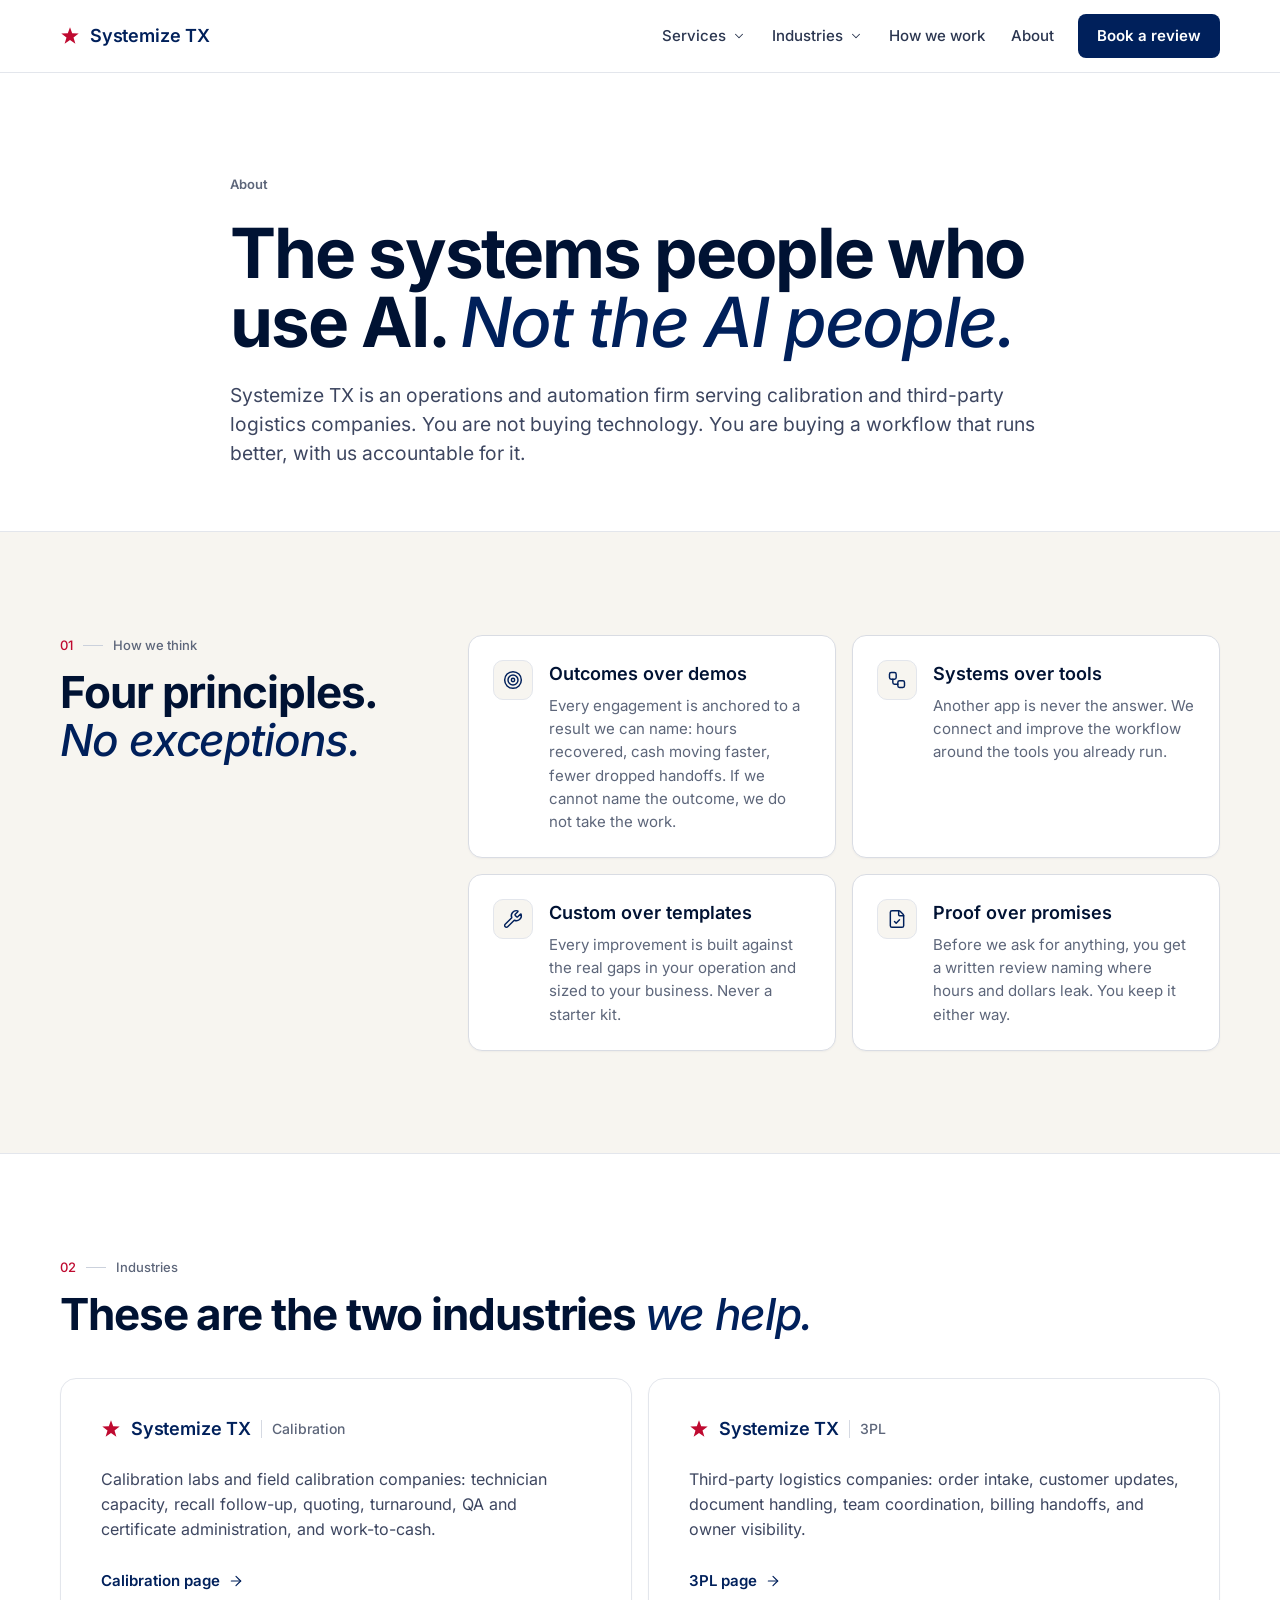
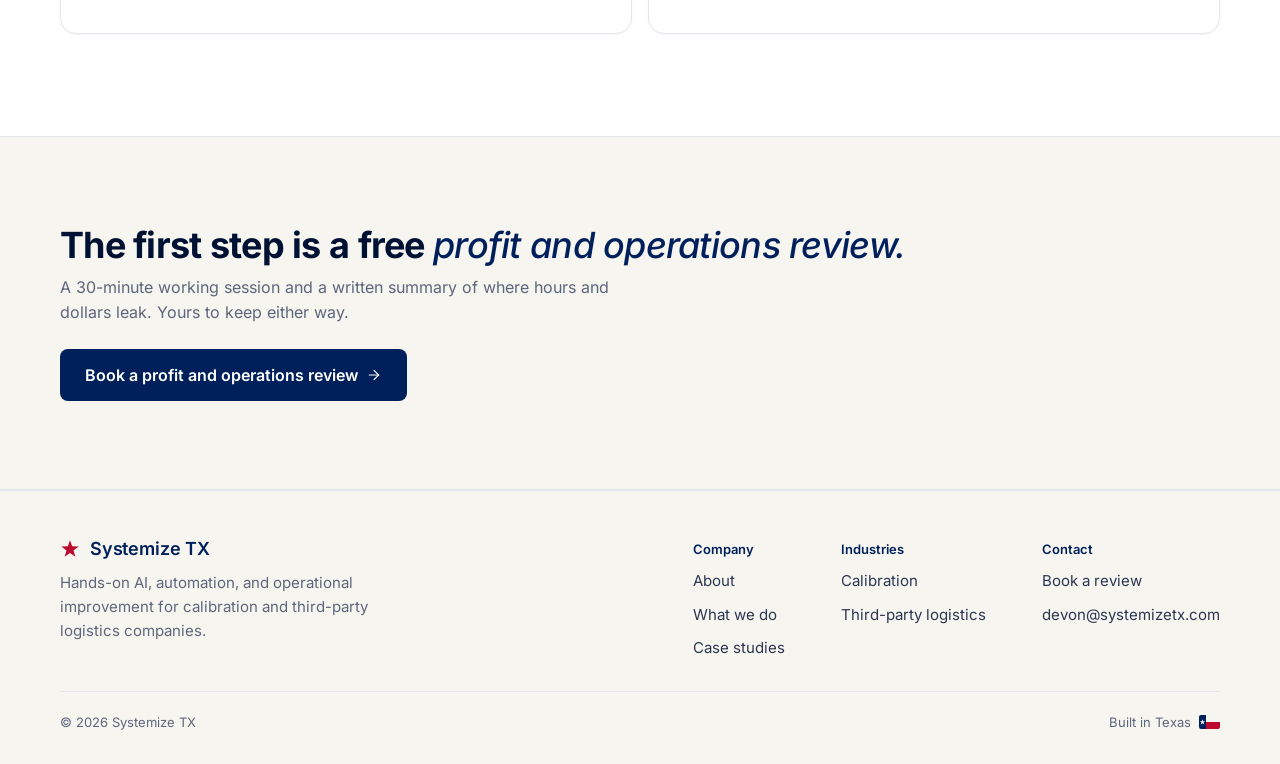
==== commit 25ad5bee: "Self host Inter, and move the header breakpoint to 960px Replaces the platform-dependent system stac" ====
--- a/about/index.html
+++ b/about/index.html
@@ -15,6 +15,8 @@
 <meta name="twitter:card" content="summary" />
 <link rel="icon" type="image/svg+xml" href="data:image/svg+xml,%3Csvg xmlns='http://www.w3.org/2000/svg' viewBox='0 0 100 100'%3E%3Crect width='100' height='100' fill='%2300205B'/%3E%3Cpath d='M50 18l7.8 21.8 23.2.6-18.4 14.2 6.6 22.2L50 63.6 30.8 76.8l6.6-22.2L19 40.4l23.2-.6z' fill='%23BF0A30'/%3E%3C/svg%3E" />
 <link rel="apple-touch-icon" href="data:image/svg+xml,%3Csvg xmlns='http://www.w3.org/2000/svg' viewBox='0 0 100 100'%3E%3Crect width='100' height='100' fill='%2300205B'/%3E%3Cpath d='M50 18l7.8 21.8 23.2.6-18.4 14.2 6.6 22.2L50 63.6 30.8 76.8l6.6-22.2L19 40.4l23.2-.6z' fill='%23BF0A30'/%3E%3C/svg%3E" />
+<link rel="preload" href="../assets/fonts/inter-400-normal.woff2" as="font" type="font/woff2" crossorigin />
+<link rel="preload" href="../assets/fonts/inter-700-normal.woff2" as="font" type="font/woff2" crossorigin />
 <link rel="stylesheet" href="../css/style.css" />
 <script>document.documentElement.className += " js";</script>
 </head>
--- a/css/style.css
+++ b/css/style.css
@@ -7,16 +7,21 @@
 
 /* --------------------------------------------------------------------------
    1. FONTS
-   SF Pro is the intended face, used only when it is already installed on the
-   reader's machine. No font files are downloaded, embedded or redistributed.
-   If licensed webfont assets are ever placed in assets/fonts/, add real
-   url() sources below, keeping the local() sources first.
-   -------------------------------------------------------------------------- */
-@font-face{font-family:"SF Pro";font-weight:400;font-style:normal;font-display:swap;src:local("SF Pro Text"),local("SF Pro Text Regular"),local("SFProText-Regular"),local("SF Pro Display"),local("SFProDisplay-Regular"),local("SF Pro"),local(".SFNS-Regular")}
-@font-face{font-family:"SF Pro";font-weight:500;font-style:normal;font-display:swap;src:local("SF Pro Text Medium"),local("SFProText-Medium"),local("SF Pro Display Medium"),local("SFProDisplay-Medium"),local(".SFNS-Medium")}
-@font-face{font-family:"SF Pro";font-weight:600;font-style:normal;font-display:swap;src:local("SF Pro Display Semibold"),local("SFProDisplay-Semibold"),local("SF Pro Text Semibold"),local("SFProText-Semibold"),local(".SFNS-Semibold")}
-@font-face{font-family:"SF Pro";font-weight:700;font-style:normal;font-display:swap;src:local("SF Pro Display Bold"),local("SFProDisplay-Bold"),local("SF Pro Text Bold"),local("SFProText-Bold"),local(".SFNS-Bold")}
-@font-face{font-family:"SF Pro";font-weight:500;font-style:italic;font-display:swap;src:local("SF Pro Display Medium Italic"),local("SFProDisplay-MediumItalic"),local("SF Pro Text Medium Italic"),local("SFProText-MediumItalic"),local(".SFNS-MediumItalic")}
+   Inter, self hosted, subsetted to Latin. SIL Open Font License 1.1, which
+   permits embedding on a public site. The licence ships alongside the files
+   in assets/fonts/OFL.txt, as the OFL requires.
+
+   Inter is used in place of SF Pro deliberately. SF Pro is licensed by Apple
+   solely for mock-ups of interfaces running on Apple platforms, and its
+   licence states plainly that it may not be embedded or used to display
+   website content. Inter was drawn on close to the same proportions and
+   renders identically on every platform, which SF Pro never could.
+   -------------------------------------------------------------------------- */
+@font-face{font-family:"Inter";font-style:normal;font-weight:400;font-display:swap;src:url("../assets/fonts/inter-400-normal.woff2") format("woff2")}
+@font-face{font-family:"Inter";font-style:normal;font-weight:500;font-display:swap;src:url("../assets/fonts/inter-500-normal.woff2") format("woff2")}
+@font-face{font-family:"Inter";font-style:normal;font-weight:600;font-display:swap;src:url("../assets/fonts/inter-600-normal.woff2") format("woff2")}
+@font-face{font-family:"Inter";font-style:normal;font-weight:700;font-display:swap;src:url("../assets/fonts/inter-700-normal.woff2") format("woff2")}
+@font-face{font-family:"Inter";font-style:italic;font-weight:500;font-display:swap;src:url("../assets/fonts/inter-500-italic.woff2") format("woff2")}
 
 /* --------------------------------------------------------------------------
    2. TOKENS
@@ -44,8 +49,10 @@
   --ring-guide:  #EAECF1;
 
   /* Type */
-  --font-sans: "SF Pro", -apple-system, BlinkMacSystemFont, "SF Pro Display",
-               "SF Pro Text", "Segoe UI", sans-serif;
+  /* Inter loads on every platform, so rendering is identical everywhere.
+     The system faces behind it only apply if the webfont fails to load. */
+  --font-sans: "Inter", -apple-system, BlinkMacSystemFont, "Segoe UI",
+               "Helvetica Neue", Arial, sans-serif;
 
   --fs-hero-h1:  clamp(44px, 6.2vw, 84px);
   --fs-page-h1:  clamp(40px, 5.4vw, 72px);
@@ -208,7 +215,7 @@
 /* --------------------------------------------------------------------------
    5. LOGO
    -------------------------------------------------------------------------- */
-.stx-logo { display: inline-flex; align-items: center; gap: 10px; color: var(--navy); }
+.stx-logo { display: inline-flex; align-items: center; gap: 10px; color: var(--navy); flex: none; }
 .stx-logo:hover { color: var(--navy); }
 .stx-logo__star { flex: none; color: var(--red); fill: currentColor; width: 20px; height: 20px; }
 .stx-logo__word { font-size: 18px; font-weight: 600; letter-spacing: -0.01em; color: var(--navy); line-height: 1; }
@@ -390,7 +397,16 @@
 .stx-nav-m a:not(.stx-btn):hover { color: var(--navy); }
 .stx-nav-m .stx-btn { margin-top: 20px; }
 
-@media (max-width: 900px) {
+/* Breakpoint is CSS only: both navs are in the markup and this swaps them.
+   Deciding it in JS is what previously rendered the mobile header on desktop.
+
+   Why 960px. The desktop nav needs 838px: 244px for the widest lockup
+   ("Systemize TX | Calibration") plus 570px of nav plus the 24px bar gap.
+   The container is 0.9 x viewport below 960px, so it only reaches 838px at
+   a 931px viewport. 960px leaves 26px of slack. The original 900px was
+   calculated against SF Pro, which is narrower than Inter; at 901px the
+   lockup was being squeezed by 27px to fit. */
+@media (max-width: 960px) {
   .stx-nav-d { display: none; }
   .stx-burger { display: grid; }
   .stx-header.is-menu-open .stx-nav-m { display: block; }
@@ -586,11 +602,16 @@
 .stx-cal__meta { font-size: 13px; color: var(--ink-muted); }
 /* border-box is required: width 100% plus padding would otherwise overflow
    the card by 48px and clip the calendar. */
-#my-cal-inline-systemize-discovery {
+/* Every Cal.com mount, whichever calendar it hosts. border-box is required:
+   width 100% plus padding would otherwise overflow the card by 48px and clip
+   the calendar. */
+[id^="my-cal-inline-"] {
   box-sizing: border-box; width: 100%; padding: 24px;
   min-height: min(760px, 110vh);
-}
-#my-cal-inline-systemize-discovery[data-cal-pending] { min-height: 0; }
+  overflow: auto;
+}
+/* No calendar wired up yet: do not reserve the full embed height. */
+[id^="my-cal-inline-"][data-cal-pending] { min-height: 0; overflow: visible; }
 .stx-cal__pending {
   display: grid; place-items: center; align-content: center; gap: 10px;
   text-align: center; padding: 32px;
@@ -605,7 +626,7 @@
 
 /* Two-column booking layout, used by the industry pages. */
 .stx-book2 { display: grid; grid-template-columns: repeat(auto-fit, minmax(min(100%, 340px), 1fr)); gap: clamp(32px, 4vw, 56px); align-items: start; }
-.stx-book2 #my-cal-inline-systemize-discovery { width: auto; }
+.stx-book2 [id^="my-cal-inline-"] { width: auto; }
 
 /* --------------------------------------------------------------------------
    13. BOOKING DIALOG
